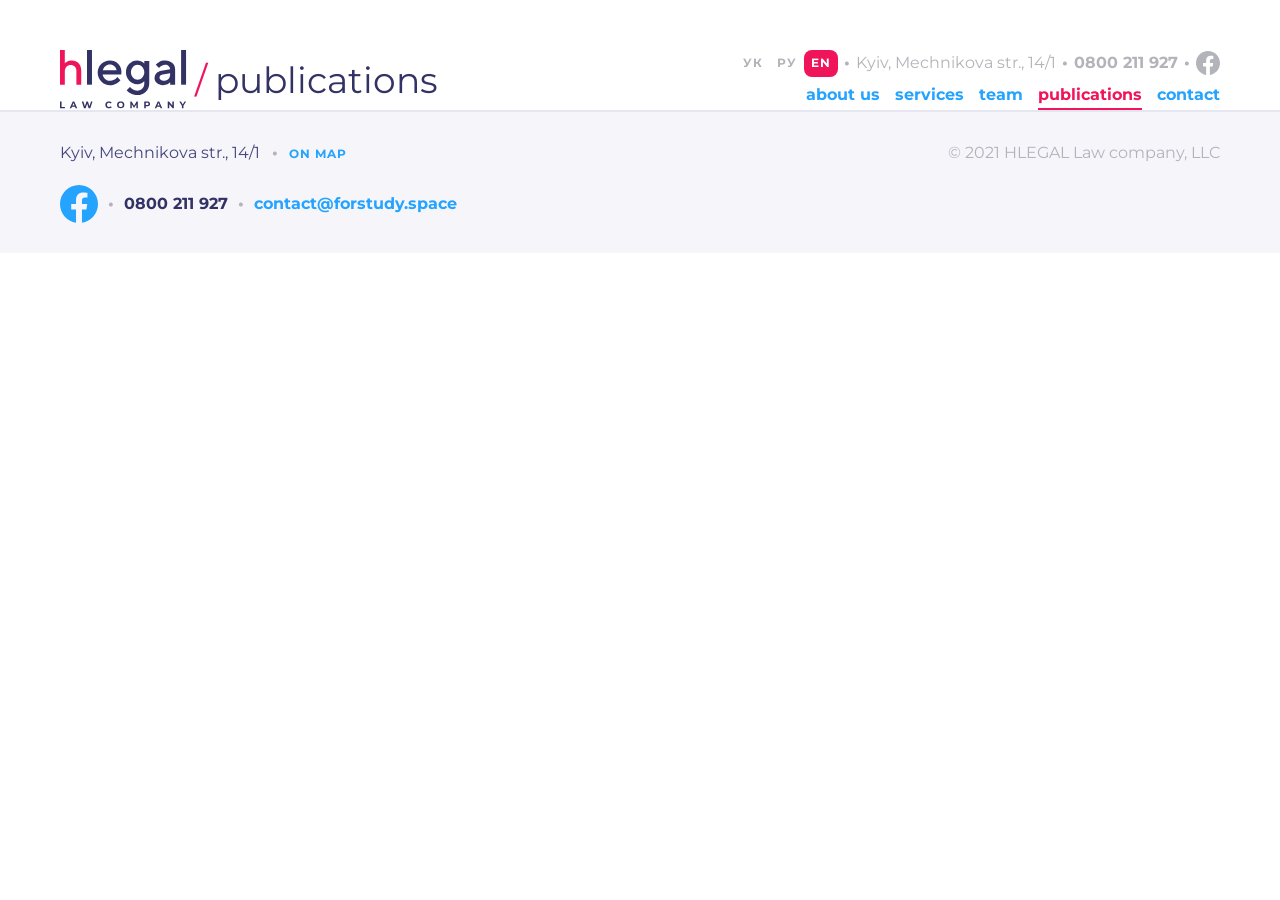
==== publications.html @ 1b84aede "added services" ====
<!DOCTYPE html>
<html lang="en">
<head>
  <meta charset="UTF-8">
  <meta name="viewport" content="width=device-width, initial-scale=1.0">
  <title>hlegal - publications </title>
  
  <link rel="stylesheet" href="css/style.css">
</head>
<body>

<header class="header">
  <div class="container">
    <div class="header__inner">
      
<div class="header__top-panel">
  <div class="header__languages">
          <button type="button" class="header__lang">УК</button>
          <button type="button" class="header__lang">РУ</button>
          <button type="button" class="header__lang header__lang--active">EN</button>
        </div>
  
  <div class="header__top-info">
    <span class="header__address">Kyiv, Mechnikova str., 14/1</span>
    <a href="tel:0800211927" class="header__phone">0800 211 927</a>
    <a href="#" class="header__fb-link">
      <svg width="24" height="24" viewBox="0 0 24 24" fill="none" xmlns="http://www.w3.org/2000/svg">
        <path d="M24 12.073C24 5.405 18.627 0 12 0S0 5.405 0 12.073C0 18.1 4.388 23.094 10.125 24v-8.437H7.078v-3.49h3.047V9.43c0-3.007 1.792-4.669 4.533-4.669 1.312 0 2.686.235 2.686.235v2.953H15.83c-1.491 0-1.956.925-1.956 1.874v2.25h3.328l-.532 3.49h-2.796V24C19.612 23.094 24 18.1 24 12.073z" fill="#B3B3BA"/>
      </svg>
    </a>
  </div>
</div>

      <div class="header__main-row">
        <div class="header__logo-block">
        <a href="index.html" class="header__logo">
           <svg xmlns="http://www.w3.org/2000/svg" width="70" height="33" viewBox="0 0 70 33" fill="none">
  <path d="M2.64358 0H0V19.0926H2.64358V12.0094C2.64358 10.8111 2.94164 9.86583 3.53774 9.20012C4.13384 8.53441 4.95024 8.18824 5.96102 8.18824C6.82926 8.18824 7.55495 8.50778 8.13809 9.12024C8.72124 9.74601 9.01929 10.5315 9.01929 11.4769V19.1059H11.6758V11.4769C11.6758 9.71938 11.1964 8.3347 10.2374 7.29619C9.27846 6.25768 8.02146 5.73843 6.49233 5.73843C6.05173 5.73843 5.61114 5.79168 5.1835 5.91151C4.7429 6.03134 4.39301 6.16448 4.10792 6.31094C3.82283 6.45739 3.5507 6.61717 3.30448 6.80356C3.05826 6.98996 2.8898 7.12311 2.81205 7.20299C2.7343 7.28288 2.6695 7.33613 2.64358 7.37608V0Z" fill="#F0145A"/>
  <path d="M17.5856 0H14.8604V19.0767H17.5856V0Z" fill="#323264"/>
  <path d="M33.6598 13.4896L33.796 12.127C33.796 10.3011 33.1965 8.77493 31.9701 7.54857C30.7438 6.32221 29.2176 5.72266 27.3917 5.72266C25.5658 5.72266 23.9851 6.37672 22.677 7.68483C21.3689 8.99295 20.7148 10.5463 20.7148 12.3995C20.7148 14.3072 21.3962 15.9423 22.7315 17.305C24.0669 18.6676 25.6748 19.3489 27.528 19.3489C28.2365 19.3489 28.8906 19.2399 29.5446 19.0491C30.1987 18.8311 30.7438 18.6131 31.1253 18.3951C31.5341 18.1498 31.9429 17.8773 32.2971 17.5775C32.6514 17.2777 32.8967 17.0597 33.0057 16.9234C33.1147 16.7872 33.1965 16.7054 33.251 16.6236L31.4796 14.8522L31.0708 15.37C30.7983 15.6971 30.335 16.0241 29.6809 16.3784C28.9996 16.7327 28.291 16.8962 27.528 16.8962C26.4651 16.8962 25.5658 16.5691 24.8027 15.8878C24.0396 15.2065 23.5764 14.4162 23.4401 13.4896H33.6598ZM27.3917 8.03912C28.4 8.03912 29.2176 8.33889 29.8989 8.9112C30.553 9.51075 30.9618 10.2466 31.1253 11.1732H23.5491C23.7944 10.2466 24.2304 9.51075 24.9117 8.9112C25.5658 8.33889 26.4106 8.03912 27.3917 8.03912Z" fill="#323264"/>
  <path d="M46.3695 18.286C46.3695 19.4852 46.0153 20.4662 45.2794 21.2293C44.5709 21.9651 43.6715 22.3467 42.5542 22.3467C42.0637 22.3467 41.5731 22.2649 41.1098 22.1286C40.6465 21.9924 40.2922 21.8289 39.9925 21.6381C39.6927 21.4473 39.4202 21.2566 39.1476 21.0113C38.9024 20.766 38.7389 20.6025 38.6571 20.5207C38.5753 20.439 38.5208 20.3572 38.4663 20.3027L36.6949 22.0741L36.9129 22.3467C37.0492 22.5374 37.2945 22.7827 37.6215 23.0552C37.9485 23.3005 38.3301 23.573 38.7661 23.8455C39.2021 24.0908 39.7472 24.3088 40.4285 24.4996C41.1098 24.6904 41.8184 24.7994 42.5542 24.7994C44.4074 24.7994 45.9335 24.1726 47.2144 22.919C48.468 21.6381 49.0948 20.112 49.0948 18.2588V5.99518H46.3695V7.3578L45.9063 6.94902C45.6065 6.67649 45.1432 6.40397 44.4891 6.13144C43.8351 5.85892 43.1265 5.72266 42.4179 5.72266C40.7555 5.72266 39.3384 6.34946 38.112 7.63033C36.8857 8.91119 36.2861 10.4373 36.2861 12.2632C36.2861 14.0892 36.8857 15.6153 38.112 16.8962C39.3384 18.177 40.7555 18.8038 42.4179 18.8038C42.8812 18.8038 43.3173 18.7493 43.7806 18.6403C44.2166 18.5041 44.5709 18.3678 44.8707 18.2315C45.1704 18.0953 45.443 17.9318 45.6882 17.741C45.9335 17.5502 46.1243 17.414 46.1788 17.3595L46.3695 17.1687V18.286ZM39.0114 12.2632C39.0114 11.1186 39.3657 10.1648 40.1015 9.37449C40.8373 8.58416 41.7094 8.17538 42.6905 8.17538C43.6715 8.17538 44.5436 8.58416 45.2794 9.37449C45.988 10.1648 46.3695 11.1186 46.3695 12.2632C46.3695 13.4079 45.988 14.3617 45.2794 15.152C44.5436 15.9423 43.6715 16.3511 42.6905 16.3511C41.7094 16.3511 40.8373 15.9423 40.1015 15.152C39.3657 14.3617 39.0114 13.4079 39.0114 12.2632Z" fill="#323264"/>
  <path d="M63.3195 19.0764V10.6281C63.3195 9.23823 62.8017 8.06637 61.7934 7.13979C60.7851 6.18595 59.4769 5.72266 57.869 5.72266C57.2422 5.72266 56.6154 5.80441 56.0159 5.96793C55.4163 6.1587 54.9258 6.34946 54.5715 6.56748C54.2172 6.7855 53.8629 7.03078 53.5359 7.33055C53.2089 7.60308 53.0181 7.79384 52.9091 7.90285C52.8273 8.01186 52.7456 8.09362 52.6911 8.17538L54.4625 9.94679L54.8168 9.4835C55.0348 9.18372 55.4163 8.9112 55.9886 8.61142C56.5609 8.31164 57.1877 8.17538 57.869 8.17538C58.6594 8.17538 59.3134 8.42065 59.8312 8.88394C60.349 9.34724 60.5943 9.94679 60.5943 10.6281L55.8251 11.4457C54.6533 11.6364 53.6994 12.0997 53.0454 12.8356C52.364 13.5714 52.0098 14.4707 52.0098 15.5335C52.0098 16.5419 52.4458 17.414 53.3179 18.177C54.2172 18.9674 55.3073 19.3489 56.6427 19.3489C57.106 19.3489 57.542 19.2944 57.9781 19.1581C58.4413 19.0491 58.7956 18.9129 59.0954 18.7766C59.3952 18.6403 59.6677 18.4768 59.913 18.286C60.1583 18.0953 60.3218 17.959 60.4308 17.9045C60.5125 17.8228 60.567 17.741 60.5943 17.7137V19.0764H63.3195ZM57.0515 16.8962C56.3429 16.8962 55.7706 16.7327 55.3618 16.4056C54.9258 16.0786 54.735 15.6971 54.735 15.261C54.735 14.7977 54.8713 14.3889 55.1711 14.0892C55.4708 13.7894 55.8796 13.5714 56.3702 13.4896L60.5943 12.8083V13.0808C60.5943 14.3072 60.2945 15.2338 59.6677 15.9151C59.0409 16.5691 58.1688 16.8962 57.0515 16.8962Z" fill="#323264"/>
  <path d="M69.3337 0H66.6084V19.0767H69.3337V0Z" fill="#323264"/>
  <path d="M0 28.3298H0.852878V31.3201H2.70078V32.0151H0V28.3298Z" fill="#323264"/>
  <path d="M8.26752 31.2254H6.5565L6.23009 32.0151H5.35615L6.99873 28.3298H7.84108L9.48893 32.0151H8.59393L8.26752 31.2254ZM7.99902 30.5778L7.41464 29.1669L6.83026 30.5778H7.99902Z" fill="#323264"/>
  <path d="M17.8731 28.3298L16.6675 32.0151H15.7515L14.9407 29.5196L14.1036 32.0151H13.1928L11.982 28.3298H12.8664L13.6982 30.92L14.5669 28.3298H15.3566L16.199 30.9411L17.0571 28.3298H17.8731Z" fill="#323264"/>
  <path d="M26.9457 32.0782C26.5702 32.0782 26.2297 31.9975 25.9244 31.8361C25.6225 31.6711 25.3838 31.4447 25.2084 31.1569C25.0364 30.8656 24.9504 30.5374 24.9504 30.1724C24.9504 29.8074 25.0364 29.481 25.2084 29.1932C25.3838 28.9019 25.6225 28.6755 25.9244 28.514C26.2297 28.3491 26.5719 28.2666 26.951 28.2666C27.2704 28.2666 27.5582 28.3228 27.8144 28.4351C28.0741 28.5474 28.2917 28.7088 28.4672 28.9194L27.9197 29.4248C27.6705 29.137 27.3616 28.9931 26.9931 28.9931C26.7649 28.9931 26.5614 29.044 26.3824 29.1458C26.2034 29.2441 26.063 29.3827 25.9612 29.5617C25.8629 29.7407 25.8138 29.9443 25.8138 30.1724C25.8138 30.4006 25.8629 30.6041 25.9612 30.7831C26.063 30.9621 26.2034 31.1025 26.3824 31.2043C26.5614 31.3026 26.7649 31.3517 26.9931 31.3517C27.3616 31.3517 27.6705 31.206 27.9197 30.9147L28.4672 31.4201C28.2917 31.6342 28.0741 31.7974 27.8144 31.9098C27.5547 32.0221 27.2651 32.0782 26.9457 32.0782Z" fill="#323264"/>
  <path d="M33.3831 32.0782C33.0005 32.0782 32.6548 31.9958 32.3459 31.8308C32.0406 31.6658 31.8002 31.4394 31.6247 31.1516C31.4527 30.8603 31.3667 30.5339 31.3667 30.1724C31.3667 29.8109 31.4527 29.4863 31.6247 29.1985C31.8002 28.9071 32.0406 28.679 32.3459 28.514C32.6548 28.3491 33.0005 28.2666 33.3831 28.2666C33.7657 28.2666 34.1096 28.3491 34.415 28.514C34.7203 28.679 34.9607 28.9071 35.1362 29.1985C35.3117 29.4863 35.3995 29.8109 35.3995 30.1724C35.3995 30.5339 35.3117 30.8603 35.1362 31.1516C34.9607 31.4394 34.7203 31.6658 34.415 31.8308C34.1096 31.9958 33.7657 32.0782 33.3831 32.0782ZM33.3831 31.3517C33.6007 31.3517 33.7972 31.3026 33.9727 31.2043C34.1482 31.1025 34.2851 30.9621 34.3834 30.7831C34.4852 30.6041 34.5361 30.4006 34.5361 30.1724C34.5361 29.9443 34.4852 29.7407 34.3834 29.5617C34.2851 29.3827 34.1482 29.2441 33.9727 29.1458C33.7972 29.044 33.6007 28.9931 33.3831 28.9931C33.1655 28.9931 32.9689 29.044 32.7934 29.1458C32.618 29.2441 32.4793 29.3827 32.3775 29.5617C32.2793 29.7407 32.2301 29.9443 32.2301 30.1724C32.2301 30.4006 32.2793 30.6041 32.3775 30.7831C32.4793 30.9621 32.618 31.1025 32.7934 31.2043C32.9689 31.3026 33.1655 31.3517 33.3831 31.3517Z" fill="#323264"/>
  <path d="M42.0264 32.0151L42.0211 29.8039L40.9366 31.6255H40.5523L39.473 29.8513V32.0151H38.6728V28.3298H39.3782L40.7576 30.6199L42.1159 28.3298H42.8161L42.8266 32.0151H42.0264Z" fill="#323264"/>
  <path d="M47.9285 28.3298C48.2549 28.3298 48.5374 28.3842 48.7761 28.493C49.0183 28.6018 49.2043 28.7562 49.3342 28.9563C49.464 29.1563 49.529 29.3932 49.529 29.667C49.529 29.9373 49.464 30.1742 49.3342 30.3777C49.2043 30.5778 49.0183 30.7322 48.7761 30.841C48.5374 30.9463 48.2549 30.999 47.9285 30.999H47.1862V32.0151H46.3333V28.3298H47.9285ZM47.8811 30.304C48.1373 30.304 48.3321 30.2496 48.4655 30.1408C48.5989 30.0285 48.6656 29.8706 48.6656 29.667C48.6656 29.4599 48.5989 29.302 48.4655 29.1932C48.3321 29.0809 48.1373 29.0247 47.8811 29.0247H47.1862V30.304H47.8811Z" fill="#323264"/>
  <path d="M55.0121 31.2254H53.3011L52.9747 32.0151H52.1008L53.7433 28.3298H54.5857L56.2335 32.0151H55.3385L55.0121 31.2254ZM54.7436 30.5778L54.1592 29.1669L53.5749 30.5778H54.7436Z" fill="#323264"/>
  <path d="M62.6281 28.3298V32.0151H61.9279L60.0906 29.7776V32.0151H59.2482V28.3298H59.9537L61.7858 30.5673V28.3298H62.6281Z" fill="#323264"/>
  <path d="M67.9013 30.7094V32.0151H67.0485V30.6989L65.6217 28.3298H66.5273L67.5117 29.9671L68.4963 28.3298H69.3333L67.9013 30.7094Z" fill="#323264"/>
</svg>
        </a>
   <span class="header__slash">/</span>
        <span class="header__page-title">publications</span>
        </div>
        <nav class="header__nav">
            <ul class="header__nav-list">
            <li><a href="about.html" class="header__nav-link">about us</a></li>
            <li><a href="services.html" class="header__nav-link">services</a></li>
            <li><a href="team.html" class="header__nav-link">team</a></li>
            <li><a href="publications.html" class="header__nav-link  header__nav-link--active">publications</a></li>
            <li><a href="contact.html" class="header__nav-link">contact</a></li>
            </ul>
        </nav>

        <div class="header__burger-wrapper">
          <input type="checkbox" id="burger-toggle" class="header__burger-checkbox">
          
          <label for="burger-toggle" class="header__burger" aria-label="Открыть меню">
            <svg width="18" height="12" viewBox="0 0 18 12" fill="none" xmlns="http://www.w3.org/2000/svg">
              <path d="M0 1H18" stroke="#323264" stroke-width="2" stroke-linecap="round"/>
              <path d="M0 6H18" stroke="#323264" stroke-width="2" stroke-linecap="round"/>
              <path d="M0 11H18" stroke="#323264" stroke-width="2" stroke-linecap="round"/>
            </svg>
          </label>
          
          <div class="header__mobile-menu">
            <div class="header__mobile-box">
              
              <label for="burger-toggle" class="header__mobile-close" aria-label="Закрыть меню">
                <svg width="14" height="14" viewBox="0 0 14 14" fill="none" xmlns="http://www.w3.org/2000/svg">
                  <path d="M1 1L13 13" stroke="#EC6F55" stroke-width="2" stroke-linecap="round"/>
                  <path d="M13 1L1 13" stroke="#EC6F55" stroke-width="2" stroke-linecap="round"/>
                </svg>
              </label>
              
              <ul class="header__mobile-list">
                <li><a href="about.html" class="header__mobile-link">about us</a></li>
                <li><a href="services.html" class="header__mobile-link">services</a></li>
                <li><a href="team.html" class="header__mobile-link">team</a></li>
                <li><a href="publications.html" class="header__mobile-link  header__mobile-link--active">publications</a></li>
                <li><a href="contact.html" class="header__mobile-link">contact</a></li>
              </ul>

            </div>
          </div>
        </div>

      </div>
    </div>
  </div>
</header>



<footer class="footer">
  <div class="footer__container"> 
    <div class="footer__content">
      
      <div class="footer__row footer__row--top">
        <span class="footer__address">Kyiv, Mechnikova str., 14/1</span>
        <a href="#" class="footer__map-link">On Map</a>
      </div>
      
      <div class="footer__row footer__row--middle">
        <a href="#" class="footer__social">
          <svg width="38" height="38" viewBox="0 0 38 38" fill="none" xmlns="http://www.w3.org/2000/svg">
            <path d="M38 19C38 8.50659 29.4934 0 19 0C8.50659 0 0 8.50659 0 19C0 28.4841 6.94812 36.3436 16.0312 37.7695V24.4922H11.207V19H16.0312V14.8115C16.0312 10.0496 18.866 7.42188 23.2104 7.42188C25.2869 7.42188 27.457 7.79297 27.457 7.79297V12.4688H25.0601C22.6995 12.4688 21.9688 13.9333 21.9688 15.4375V19H27.2422L26.3992 24.4922H21.9688V37.7695C31.0519 36.3436 38 28.4841 38 19Z" fill="#24A3FF"/>
          </svg>
        </a>
        <a href="tel:0800211927" class="footer__phone">0800 211 927</a>
        <a href="mailto:contact@forstudy.space" class="footer__email">contact@forstudy.space</a>
      </div>

    </div>

    <div class="footer__row footer__row--bottom">
        <p class="footer__copyright">© 2021 HLEGAL Law company, LLC</p>
      </div>
  </div>
</footer>
</body>
</html>
---- css/style.css ----
@charset "UTF-8";
:root {
  --color-white: #FFFFFF;
  --color-black: #000000;
  --color-main: #323264;
  --color-main-alt: #46467E;
  --color-main-soft: #666699;
  --color-accent: #F0145A;
  --color-active: #24A3FF;
  --color-grey-bg: #F5F5FA;
  --color-grey-text: #B3B3BA;
  --color-grey-separator: #E6E6F0;
  --color-brand-hillel: #1C4280;
  --color-brand-wannabiz: #143646;
  --color-brand-tapgerine: #F48B30;
  --color-brand-3dlook: #9E4DC3;
  --color-brand-orangear: #FD9339;
  --color-brand-adtelligent: #E2E2E4;
  --color-brand-clickky: #C71C36;
  --color-brand-ecoleasing: #DCF3F9;
  --color-brand-infratek: #EAEAEA;
  --color-brand-citypar: #282240;
  --color-brand-artprint: #1D4568;
  --color-brand-ultimatecard: #000000;
  --color-before: #CACADB;
  --color-after: #E7E7F2;
}
:root :root {
  --gradient-main: linear-gradient(135deg, #323264 0%, #F0145A 100%);
  --gradient-soft: linear-gradient(135deg, #46467E 0%, #F0145A 100%);
  --Gradient-supersoft: linear-gradient(229deg, #323264 11.93%, #323264 57.17%, #643E72 87.46%);
  --gradient-red-text: linear-gradient(90deg, #F0145A 0%, #EF145A 100%);
  --gradient-black-red: linear-gradient(135deg, #000000 0%, #F0145A 100%);
}

*, *::before, *::after {
  box-sizing: border-box;
  margin: 0;
  padding: 0;
}

ul, ol {
  list-style: none;
}

a {
  text-decoration: none;
  color: inherit;
  display: inline-block;
}

img {
  max-width: 100%;
  display: block;
  height: auto;
}

button {
  background: none;
  border: none;
  padding: 0;
  cursor: pointer;
  font: inherit;
}

@font-face {
  font-family: "Montserrat Regular";
  src: url("../fonts/Montserrat-Regular.ttf") format("truetype");
  font-weight: normal;
  font-style: normal;
}
@font-face {
  font-family: "Montserrat Medium";
  src: url("../fonts/Montserrat-Medium.ttf") format("truetype");
  font-weight: normal;
  font-style: normal;
}
@font-face {
  font-family: "Montserrat Bold";
  src: url("../fonts/Montserrat-Bold.ttf") format("truetype");
  font-weight: normal;
  font-style: normal;
}
body {
  font-family: "Montserrat Regular", sans-serif;
  color: #323264;
  background-color: #F5F5FA;
  -webkit-font-smoothing: antialiased;
  -moz-osx-font-smoothing: grayscale;
  text-rendering: optimizeLegibility;
}

h1, h2, h3, h4, h5, h6 {
  font-family: "Montserrat Bold", sans-serif;
}

.header {
  width: 100%;
  padding-top: 0;
  position: relative;
  z-index: 10;
}
.header__inner {
  display: flex;
  flex-direction: column;
}
.header__top-panel {
  display: flex;
  align-items: center;
  justify-content: space-between;
  background-color: #F5F5FA;
  padding: 10px 30px;
}
.header__languages {
  display: flex;
}
.header__lang {
  background: transparent;
  border: none;
  cursor: pointer;
  font-size: 12px;
  font-family: "Montserrat Bold", sans-serif;
  color: #B3B3BA;
  padding: 5px 7px;
  border-radius: 8px;
  letter-spacing: 1px;
  transition: background 0.2s ease, color 0.2s ease;
}
.header__lang:hover, .header__lang--active {
  background: #F0145A;
  color: #FFFFFF;
}
.header__top-info {
  display: flex;
  align-items: center;
}
.header__phone {
  font-family: "Montserrat Bold", sans-serif;
  font-size: 12px;
  color: #B3B3BA;
  text-decoration: none;
}
.header__address, .header__fb-link {
  display: none;
}
.header__main-row {
  display: flex;
  align-items: center;
  justify-content: space-between;
  padding: 15px 30px 30px;
}
.header__logo-block {
  display: flex;
  align-items: center;
  gap: 4px;
}
.header__logo-block .header__logo svg {
  height: 32px;
  width: auto;
  display: block;
}
.header__logo-block .header__slash {
  font-family: "Montserrat Regular", sans-serif;
  color: #F0145A;
  font-size: 24px;
  line-height: 1;
  margin: 0 4px;
}
.header__logo-block .header__page-title {
  font-family: "Montserrat Regular", sans-serif;
  font-size: 20px;
  color: #323264;
  text-transform: lowercase;
}
.header__nav {
  display: none;
}
.header__burger-wrapper {
  display: block;
}
.header__burger-checkbox {
  position: absolute;
  width: 1px;
  height: 1px;
  overflow: hidden;
  clip: rect(0 0 0 0);
}
.header__burger-checkbox:checked ~ .header__mobile-menu {
  display: block;
}
.header__burger {
  display: flex;
  align-items: center;
  justify-content: center;
  cursor: pointer;
  width: 32px;
  height: 32px;
  transition: background-color 0.2s ease;
}
.header__burger:hover {
  background-color: #E6E6F0;
}
.header__mobile-menu {
  display: none;
  position: fixed;
  top: 0;
  left: 0;
  width: 100vw;
  height: 100vh;
  background-color: rgba(50, 50, 100, 0.6);
  z-index: 99999;
}
.header__mobile-box {
  width: 100%;
  background: #FFFFFF;
  border-radius: 0 0 12px 12px;
  padding: 64px 30px 24px 30px;
  position: relative;
}
.header__mobile-close {
  cursor: pointer;
  position: absolute;
  top: 16px;
  right: 16px;
  width: 32px;
  height: 32px;
  display: flex;
  align-items: center;
  justify-content: center;
}
.header__mobile-list {
  list-style: none;
  display: flex;
  flex-direction: column;
  gap: 12px;
}
.header__mobile-link {
  font-family: "Montserrat Bold", sans-serif;
  display: block;
  text-align: center;
  text-decoration: none;
  font-size: 24px;
  color: #24A3FF;
  background: #F5F5FA;
  padding: 12px 0;
  border-radius: 12px;
  transition: background-color 0.2s ease, color 0.2s ease;
}
.header__mobile-link:hover {
  background-color: #F0145A;
  color: #FFFFFF;
}
.header__mobile-link--active {
  color: #F0145A;
}

@media (min-width: 768px) {
  .header {
    padding-top: 50px;
  }
  .header__burger-wrapper {
    display: none;
  }
  .header__top-panel {
    justify-content: flex-start;
    background-color: transparent;
    margin: 0;
    padding: 0;
  }
  .header__address {
    font-family: "Montserrat Regular", sans-serif;
    display: inline-flex;
    align-items: center;
    color: #B3B3BA;
    font-size: 16px;
  }
  .header__address::before {
    content: "•";
    margin: 0 6px;
    font-family: "Montserrat Bold", sans-serif;
  }
  .header .container {
    padding: 0 60px;
  }
  .header__phone {
    font-family: "Montserrat Bold", sans-serif;
    font-size: 16px;
    display: inline-flex;
    align-items: center;
    color: #B3B3BA;
  }
  .header__phone::before {
    content: "•";
    margin: 0 6px;
    font-family: "Montserrat Bold", sans-serif;
  }
  .header__fb-link {
    display: inline-flex;
    align-items: center;
  }
  .header__fb-link::before {
    content: "•";
    margin: 0 6px;
    font-family: "Montserrat Bold", sans-serif;
    color: #B3B3BA;
  }
  .header__fb-link svg path {
    fill: #B3B3BA;
  }
  .header__fb-link:hover svg path {
    fill: #24A3FF;
  }
  .header__main-row {
    display: flex;
    flex-direction: column;
    align-items: flex-start;
    justify-content: flex-start;
    padding: 30px 0 0 0;
    gap: 30px;
  }
  .header__logo-block .header__logo svg {
    height: 60px;
  }
  .header__logo-block .header__slash,
  .header__logo-block .header__page-title {
    font-family: "Montserrat Regular", sans-serif;
    font-size: 36px;
  }
  .header__nav {
    display: block;
    width: 100%;
  }
  .header__nav-list {
    list-style: none;
    display: flex;
    gap: 15px;
    padding: 0;
    margin: 0;
  }
  .header__nav-link {
    font-family: "Montserrat Bold", sans-serif;
    display: inline-block;
    text-decoration: none;
    font-size: 16px;
    color: #24A3FF;
    position: relative;
    padding-bottom: 4px;
    transition: color 0.2s ease;
  }
  .header__nav-link::after {
    content: "";
    position: absolute;
    left: 0;
    bottom: 0;
    width: 100%;
    height: 2px;
    background-color: #F0145A;
    opacity: 0;
    transition: opacity 0.2s ease;
  }
  .header__nav-link:hover {
    color: #F0145A;
  }
  .header__nav-link:hover::after {
    opacity: 1;
  }
  .header__nav-link--active {
    color: #F0145A;
  }
  .header__nav-link--active::after {
    opacity: 1;
  }
}
@media (min-width: 1024px) {
  .header {
    position: relative;
    padding-top: 50px;
  }
  .header__inner {
    display: grid;
    grid-template-columns: auto 1fr;
    grid-template-rows: auto auto;
    align-items: center;
    width: 100%;
  }
  .header__top-panel {
    grid-column: 2/3;
    grid-row: 1/2;
    display: flex;
    align-items: center;
    justify-content: flex-end;
    background-color: transparent;
    margin: 0;
    padding: 0 0 16px 0;
    gap: 0;
  }
  .header__main-row {
    grid-column: 1/3;
    grid-row: 1/3;
    display: flex;
    flex-direction: row;
    justify-content: space-between;
    align-items: flex-end;
    padding: 0;
    margin: 0;
    width: 100%;
    pointer-events: none;
  }
  .header__logo-block {
    pointer-events: auto;
    display: flex;
    flex-direction: row;
    align-items: center;
    gap: 4px;
    white-space: nowrap;
  }
  .header__logo-block .header__logo svg {
    height: 60px;
    width: auto;
    display: block;
  }
  .header__logo-block .header__slash,
  .header__logo-block .header__page-title {
    font-family: "Montserrat Regular", sans-serif;
    font-size: 36px;
    display: inline-block;
  }
  .header__nav {
    grid-column: 2/3;
    grid-row: 2/3;
    justify-self: end;
    pointer-events: auto;
    display: block;
    margin: 0;
  }
  .header__nav-list {
    display: flex;
    flex-direction: row;
    justify-content: flex-end;
    gap: 15px;
    padding: 0;
    margin: 0;
    list-style: none;
  }
  .header__nav-link {
    font-family: "Montserrat Bold", sans-serif;
    color: #24A3FF;
    font-size: 16px;
    text-transform: lowercase;
    padding-bottom: 4px;
    display: inline-block;
  }
  .header__nav-link:hover {
    color: #F0145A;
  }
  .header__nav-link--active {
    color: #F0145A;
  }
}
@media (min-width: 1920px) {
  .header .container {
    padding-left: 160px;
    padding-right: 160px;
    margin-top: 50px;
  }
}
.footer {
  background-color: #F5F5FA;
  padding: 30px 0;
  width: 100%;
  border-top: 2px solid #E6E6F0;
}
.footer__content {
  display: flex;
  flex-direction: column;
  align-items: center;
  text-align: center;
  gap: 30px;
}
.footer__row {
  display: flex;
  flex-direction: column;
  align-items: center;
  gap: 10px;
}
.footer__address {
  font-family: "Montserrat Regular", sans-serif;
  font-size: 16px;
  color: #46467E;
}
.footer__map-link {
  font-family: "Montserrat Bold", sans-serif;
  font-size: 12px;
  letter-spacing: 1px;
  text-transform: uppercase;
  color: #24A3FF;
  text-decoration: none;
}
.footer__map-link:hover {
  color: #0085FF;
}
.footer__social {
  display: inline-block;
}
.footer__social svg, .footer__social img {
  display: block;
  width: 38px;
  height: 38px;
}
.footer__phone {
  font-family: "Montserrat Bold", sans-serif;
  font-size: 16px;
  color: #323264;
  text-decoration: none;
}
.footer__email {
  font-family: "Montserrat Bold", sans-serif;
  font-size: 16px;
  color: #24A3FF;
  text-decoration: none;
}
.footer__email:hover {
  text-decoration: underline;
}
.footer__copyright {
  font-family: "Montserrat Regular", sans-serif;
  font-size: 16px;
  color: #B3B3BA;
  margin: 0;
  padding-top: 30px;
}

@media (min-width: 768px) {
  .footer {
    padding: 30px 0;
  }
  .footer__content {
    display: flex;
    flex-direction: column;
    align-items: center;
    gap: 21px;
  }
  .footer__row--top, .footer__row--middle {
    display: flex;
    flex-direction: row;
    align-items: center;
    flex-wrap: nowrap;
    gap: 10px;
  }
  .footer__social {
    display: inline-flex;
    align-items: center;
    justify-content: center;
  }
  .footer__map-link::before {
    content: "•";
    margin-right: 10px;
    margin-left: 2px;
    color: #B3B3BA;
    font-size: 16px;
    display: inline-block;
  }
  .footer__social + .footer__phone::before {
    content: "•";
    margin-right: 10px;
    color: #B3B3BA;
    font-size: 16px;
    display: inline-block;
  }
  .footer__phone + .footer__email::before, .footer__phone + a::before {
    content: "•";
    margin-right: 10px;
    color: #B3B3BA;
    font-size: 16px;
    display: inline-block;
  }
  .footer__copyright {
    text-align: center;
  }
}
@media (min-width: 1024px) {
  .footer {
    padding: 30px 60px;
  }
  .footer__container {
    display: flex;
    justify-content: space-between;
    align-items: flex-start;
  }
  .footer__content {
    display: flex;
    flex-direction: column;
    align-items: flex-start;
    gap: 21px;
    text-align: left;
  }
  .footer__row--top, .footer__row--middle {
    display: flex;
    flex-direction: row;
    align-items: center;
    gap: 10px;
  }
  .footer__map-link::before {
    content: "•";
    margin-right: 10px;
    color: #B3B3BA;
    font-size: 16px;
    display: inline-block;
  }
  .footer__copyright {
    position: static;
    text-align: right;
    white-space: nowrap;
    padding-top: 0;
    margin: 0;
  }
  .footer__social {
    display: inline-flex;
    align-items: center;
    justify-content: center;
  }
  .footer__social + .footer__phone::before {
    content: "•";
    margin-right: 10px;
    color: #B3B3BA;
    font-size: 16px;
    display: inline-block;
  }
  .footer__phone + .footer__email::before, .footer__phone + a::before {
    content: "•";
    margin-right: 10px;
    color: #B3B3BA;
    font-size: 16px;
    display: inline-block;
  }
}
@media (min-width: 1920px) {
  .footer {
    padding: 30px 160px;
  }
}
.about-intro {
  width: 100%;
}
.about-intro__title {
  font-family: "Montserrat Bold", sans-serif;
  font-size: 30px;
  line-height: 30px;
  color: #F0145A;
  margin-bottom: 28px;
}
.about-intro__description {
  font-family: "Montserrat Regular", sans-serif;
  font-size: 19px;
  line-height: 30px;
  color: #000000;
  margin-bottom: 20px;
}
.about-intro__description:last-child {
  margin-bottom: 0;
}

.about-numbers {
  display: flex;
  flex-direction: column;
  gap: 25px;
  margin-bottom: 30px;
  margin-top: 30px;
  border-left: 4px solid #E6E6F0;
  padding-left: 30px;
  width: 100%;
}
.about-numbers__item {
  display: flex;
  flex-direction: column;
  align-items: flex-start;
}
.about-numbers__header {
  display: flex;
  align-items: center;
  gap: 10px;
  margin-bottom: 8px;
}
.about-numbers__icon {
  width: 32px;
  height: 32px;
  display: flex;
  align-items: center;
  justify-content: center;
}
.about-numbers__icon svg, .about-numbers__icon img {
  width: 32px;
  height: 32px;
  display: block;
}
.about-numbers__value {
  font-family: "Montserrat Bold", sans-serif;
  font-size: 36px;
  line-height: 1;
  color: #F0145A;
}
.about-numbers__text {
  font-family: "Montserrat Regular", sans-serif;
  font-size: 16px;
  line-height: 1.35;
  color: #323264;
}

.about-team-banner {
  position: relative;
  margin-left: -30px;
  margin-right: -30px;
  box-sizing: border-box;
  overflow: hidden;
}
.about-team-banner__img {
  display: block;
  width: 100%;
  height: auto;
  -o-object-fit: cover;
     object-fit: cover;
}
.about-team-banner__title {
  position: absolute;
  top: 50%;
  left: 50%;
  transform: translate(-50%, -50%);
  font-family: "Montserrat Bold", sans-serif;
  font-size: 36px;
  color: #FFFFFF;
  text-transform: uppercase;
  letter-spacing: 13px;
  line-height: normal;
  margin: 0;
  text-align: center;
  white-space: nowrap;
  opacity: 0.8;
  text-shadow: 0px 15px 30px rgba(50, 50, 100, 0.8);
}

.main-content__container {
  margin: 0 auto;
  padding: 0 30px;
  box-sizing: border-box;
}

.about-more {
  display: flex;
  flex-direction: column;
  width: 100%;
  box-sizing: border-box;
  margin-top: 30px;
}
.about-more__paragraph {
  font-family: "Montserrat Regular", sans-serif;
  font-size: 19px;
  line-height: 30px;
  color: #000000;
  margin-bottom: 30px;
}
.about-more__paragraph:last-child {
  margin-bottom: 0;
}
.about-more__quote {
  font-family: "Montserrat Bold", sans-serif;
  font-size: 30px;
  line-height: 1.2;
  color: #F0145A;
  margin-top: 30px;
}

.achievements {
  width: 100%;
  background-color: #F5F5FA;
  padding: 30px 0;
  margin-top: 30px;
  box-sizing: border-box;
  display: flex;
  flex-direction: column;
  align-items: center;
}
.achievements__title {
  font-family: "Montserrat Bold", sans-serif;
  font-size: 14px;
  letter-spacing: 1px;
  color: #323264;
  text-transform: uppercase;
  margin: 0 0 30px 0;
  text-align: center;
}
.achievements__slider {
  display: flex;
  justify-content: center;
  width: 100%;
  margin-bottom: 30px;
}
.achievements__card {
  width: 255px;
  height: 110px;
  background-color: #FFFFFF;
  border-radius: 12px;
  box-shadow: 0px 4px 12px rgba(0, 0, 0, 0.05);
  display: flex;
  align-items: center;
  justify-content: center;
  box-sizing: border-box;
  padding: 20px;
}
.achievements__card:not(:first-child) {
  display: none;
}
.achievements__dots {
  display: flex;
  justify-content: center;
  align-items: center;
  gap: 15px;
}
.achievements__dot {
  width: 16px;
  height: 16px;
  border-radius: 50%;
  background-color: #24A3FF;
  opacity: 0.2;
  cursor: pointer;
  border: none;
}
.achievements__dot--active {
  opacity: 1;
}

@media (min-width: 768px) {
  .about-team-banner {
    margin-left: -60px;
    margin-right: -60px;
  }
  .about-team-banner__title {
    font-size: clamp(46px, 8.5vw, 86px);
    letter-spacing: clamp(15px, 6vw, 63px);
  }
  .about-more {
    margin-top: 60px;
  }
  .about-more__quote {
    font-size: 36px;
    margin-bottom: 60px;
  }
  .about-numbers {
    margin-bottom: 60px;
  }
  .achievements {
    padding: 30px 0;
    margin-top: 0;
  }
  .achievements__title {
    margin-bottom: 30px;
  }
  .achievements__slider {
    display: grid;
    grid-template-columns: repeat(4, 1fr);
    gap: 30px;
    width: 100%;
    max-width: 1440px;
    padding: 0 60px;
    margin-bottom: 40px;
  }
  .achievements__card {
    width: 100%;
    height: 130px;
  }
  .achievements__card:not(:first-child) {
    display: flex;
  }
  .achievements__dots {
    display: flex;
    justify-content: center;
    align-items: center;
    gap: 15px;
  }
  .achievements__dot:nth-child(n+4) {
    display: none;
  }
}
@media (min-width: 1024px) {
  .about-grid {
    display: grid;
    grid-template-columns: 1fr 410px;
    gap: 30px;
    align-items: start;
    margin-bottom: 60px;
  }
  .about-intro {
    width: auto;
  }
  .about-intro__title {
    font-size: 38px;
    line-height: 1.2;
    margin-bottom: 28px;
  }
  .about-intro__description {
    font-size: 19px;
    line-height: 30px;
  }
  .about-numbers {
    display: flex;
    flex-direction: column;
    gap: 40px;
    width: 100%;
    margin: 0;
    padding-left: 30px;
    border-left: 4px solid #E6E6F0;
  }
  .about-numbers__item {
    display: flex;
    flex-direction: column;
    align-items: flex-start;
  }
  .about-numbers__header {
    display: flex;
    align-items: center;
    gap: 10px;
    margin-bottom: 8px;
  }
  .about-numbers__value {
    font-size: 38px;
    line-height: 1;
  }
  .about-numbers__text {
    font-size: 16px;
    line-height: 1.35;
  }
  .achievements {
    padding: 0;
    margin-top: 0;
  }
  .achievements .main-content__container {
    margin: 0;
    padding-bottom: 30px;
  }
  .achievements__title {
    margin-top: 30px;
    margin-bottom: 30px;
  }
  .about-more {
    display: grid;
    grid-template-columns: 1fr 362px;
    gap: 60px;
    margin-top: 60px;
    align-items: start;
  }
  .about-more__quote {
    font-size: 38px;
    margin-top: 0;
  }
}
@media (min-width: 1440px) {
  .main-content__container {
    margin: 60px 180px;
    padding: 0;
  }
  .about-team-banner {
    margin-left: -180px;
    margin-right: -180px;
  }
  .achievements .main-content__container {
    max-width: none;
    width: calc(100% - 120px);
    margin-left: 60px;
    margin-right: 60px;
    padding-left: 0;
    padding-right: 0;
  }
  .achievements__slider {
    width: 100%;
    max-width: none;
    padding: 0;
    display: grid;
    grid-template-columns: repeat(4, 1fr);
    gap: 40px;
  }
  .achievements__card {
    height: 110px;
    padding: 30px 70px;
    box-sizing: border-box;
    display: flex;
    align-items: center;
    justify-content: center;
  }
  .achievements__card img, .achievements__card svg {
    max-width: 100%;
    max-height: 100%;
    -o-object-fit: contain;
       object-fit: contain;
  }
}
@media (min-width: 1920px) {
  .main-content__container {
    margin: 60px 280px;
    padding: 0;
  }
  .about-team-banner {
    margin-left: -280px;
    margin-right: -280px;
  }
  .achievements .main-content__container {
    max-width: none;
    width: calc(100% - 320px);
    margin-left: 160px;
    margin-right: 160px;
    padding-left: 0;
    padding-right: 0;
  }
  .achievements__slider {
    width: 100%;
    max-width: none;
    padding: 0;
    display: grid;
    grid-template-columns: repeat(4, 1fr);
    gap: 40px;
  }
  .achievements__card {
    height: 110px;
    padding: 25px 30px;
    box-sizing: border-box;
    display: flex;
    align-items: center;
    justify-content: center;
  }
  .achievements__card img, .achievements__card svg {
    max-width: 100%;
    max-height: 100%;
    -o-object-fit: contain;
       object-fit: contain;
  }
}
.team-intro {
  width: 100%;
  margin: 0;
  padding: 0;
}
.team-intro__title {
  font-family: var(--font-bold);
  font-size: 38px;
  line-height: 1.2;
  margin: 0;
  background: linear-gradient(90deg, #F0145A 0%, #EF145A 100%);
  -webkit-background-clip: text;
  -webkit-text-fill-color: transparent;
  background-clip: text;
  word-wrap: break-word;
}

.team-grid {
  display: flex;
  flex-direction: column;
  gap: 30px;
  width: 100%;
  margin-top: 30px;
  margin-bottom: 30px;
}

.team-card {
  display: flex;
  flex-direction: column;
}
.team-card__photo {
  width: 100%;
  margin-bottom: 15px;
}
.team-card__photo img {
  display: block;
  width: 100%;
  height: auto;
  border-radius: 12px;
}
.team-card__info-link {
  display: flex;
  flex-direction: row;
  align-items: flex-start;
  justify-content: space-between;
  text-decoration: none;
  width: 100%;
  cursor: pointer;
}
.team-card__info-link:hover .team-card__name {
  color: #F0145A;
}
.team-card__info-link:hover .team-card__arrow--default {
  display: none;
}
.team-card__info-link:hover .team-card__arrow--hover {
  display: block;
}
.team-card__text {
  display: flex;
  flex-direction: column;
  gap: 6px;
  padding-right: 15px;
}
.team-card__name {
  font-family: "Montserrat Bold", sans-serif;
  font-size: 16px;
  line-height: 1.2;
  color: #24A3FF;
  margin: 0;
  transition: color 0.2s ease;
}
.team-card__position {
  font-family: "Montserrat Regular", sans-serif;
  font-size: 14px;
  color: #B3B3BA;
  margin: 0;
}
.team-card__arrow-btn {
  display: inline-flex;
  align-items: center;
  justify-content: center;
  flex-shrink: 0;
  width: 32px;
  height: 32px;
  margin-top: -3px;
}
.team-card__arrow {
  display: block;
  width: 32px;
  height: 32px;
}
.team-card__arrow--default {
  display: block;
}
.team-card__arrow--hover {
  display: none;
}

@media (min-width: 768px) {
  .team-intro {
    margin-top: 60px;
  }
  .team-intro__title {
    font-size: 38px;
    max-width: 700px;
  }
  .team-grid {
    display: grid;
    grid-template-columns: repeat(2, 1fr);
    gap: 40px 30px;
    margin-top: 60px;
    margin-bottom: 60px;
  }
}
@media (min-width: 1024px) {
  .team-intro__title {
    font-size: 38px;
    line-height: 1.3;
    max-width: 100%;
    padding: 0 120px;
  }
  .team-grid {
    grid-template-columns: repeat(3, 1fr);
    gap: 60px 40px;
  }
}
@media (min-width: 1440px) {
  .team-intro__title {
    font-size: 38px;
  }
  .main-content__container {
    margin: 60px 160px;
    padding: 0;
  }
}
.contact-page {
  padding: 30px 0;
  background-color: #FFFFFF;
}
.contact-page .container {
  padding: 0 30px;
  width: 100%;
  box-sizing: border-box;
}
.contact-page__inner {
  display: flex;
  flex-direction: column;
  gap: 30px;
  width: 100%;
}
.contact-page__info {
  display: flex;
  flex-direction: column;
  gap: 30px;
}
.contact-page__block {
  display: flex;
  flex-direction: column;
  gap: 15px;
  border-bottom: 4px solid #E6E6F0;
  padding-bottom: 30px;
}
.contact-page__block:last-child {
  border-bottom: none;
  padding-bottom: 0;
}
.contact-page__address, .contact-page__phone, .contact-page__email {
  font-family: "Montserrat Regular", sans-serif;
  font-size: 21px;
  line-height: 30px;
  color: #323264;
  text-decoration: none;
}
.contact-page__phone {
  font-family: "Montserrat Bold", sans-serif;
}
.contact-page__email {
  color: #24A3FF;
}
.contact-page__fb-link {
  display: inline-flex;
  align-items: center;
  gap: 10px;
  text-decoration: none;
}
.contact-page__fb-link:hover .contact-page__fb-icon path {
  fill: #F0145A;
}
.contact-page__fb-link:hover .contact-page__fb-text {
  color: #F0145A;
}
.contact-page__fb-icon {
  display: block;
  width: 38px;
  height: 38px;
  flex-shrink: 0;
}
.contact-page__fb-icon path {
  fill: #24A3FF;
  transition: fill 0.2s ease;
}
.contact-page__fb-text {
  display: block;
  font-family: "Montserrat Bold", sans-serif;
  font-size: 12px;
  line-height: 16px;
  letter-spacing: 1px;
  text-transform: uppercase;
  color: #24A3FF;
}
.contact-page__form-wrapper {
  background: #F5F5FA;
  border-radius: 12px;
  padding: 30px;
  width: 100%;
  box-sizing: border-box;
}
.contact-page__title {
  font-family: "Montserrat Bold", sans-serif;
  font-size: 30px;
  line-height: 37px;
  color: #F0145A;
  margin-bottom: 30px;
}
.contact-page__form {
  display: flex;
  flex-direction: column;
  gap: 30px;
}
.contact-page__input, .contact-page__textarea {
  width: 100%;
  font-family: "Montserrat Regular", sans-serif;
  font-size: 16px;
  line-height: 26px;
  padding: 15px;
  background: #FFFFFF;
  border: 1px solid #FFFFFF;
  border-radius: 8px;
  color: #323264;
  outline: none;
  box-sizing: border-box;
  transition: border-color 0.2s ease;
}
.contact-page__input::-moz-placeholder, .contact-page__textarea::-moz-placeholder {
  color: #B3B3BA;
}
.contact-page__input::placeholder, .contact-page__textarea::placeholder {
  color: #B3B3BA;
}
.contact-page__input:focus, .contact-page__textarea:focus {
  border-color: #24A3FF;
}
.contact-page__textarea {
  height: 130px;
  resize: none;
}
.contact-page__group-title {
  font-family: "Montserrat Bold", sans-serif;
  font-size: 14px;
  line-height: 17px;
  letter-spacing: 1px;
  text-transform: uppercase;
  color: #B3B3BA;
  margin-top: -15px;
  margin-bottom: -15px;
}
.contact-page__submit-btn {
  width: 100%;
  font-family: "Montserrat Bold", sans-serif;
  font-size: 16px;
  line-height: 20px;
  text-align: center;
  color: #FFFFFF;
  background-color: #24A3FF;
  padding: 18px 30px;
  border: none;
  border-radius: 8px;
  cursor: pointer;
  box-shadow: 0px 0px 20px rgba(36, 163, 255, 0.5);
  transition: background-color 0.2s ease;
}
.contact-page__submit-btn:hover {
  background-color: #0085FF;
}

@media (min-width: 768px) {
  .contact-page {
    padding: 60px 0;
  }
  .contact-page .container {
    padding: 0 60px;
  }
  .contact-page__inner {
    gap: 60px;
  }
}
@media (min-width: 1024px) {
  .contact-page .container {
    max-width: 100%;
    padding: 0 60px;
  }
  .contact-page__inner {
    flex-direction: row;
    justify-content: space-between;
    align-items: flex-start;
    gap: 60px;
  }
  .contact-page__info {
    flex: 0 0 calc(50% - 30px);
    width: calc(50% - 30px);
  }
  .contact-page__form-wrapper {
    flex: 0 0 calc(50% - 30px);
    width: calc(50% - 30px);
    max-width: 650px;
  }
}
@media (min-width: 1440px) {
  .contact-page .container {
    max-width: 1360px;
    margin: 0 auto;
    padding: 0;
  }
}
@media (min-width: 1920px) {
  .contact-page .container {
    max-width: 1360px;
  }
}
body.page-services {
  background: linear-gradient(229deg, #323264 11.93%, #323264 57.17%, #643E72 87.46%);
}
body.page-services .header {
  background: transparent;
  border-bottom: none;
  box-shadow: none;
  position: relative;
  z-index: 10;
  width: 100%;
}
body.page-services .header__top-panel {
  background-color: #666699;
  border-bottom: 1px solid rgba(255, 255, 255, 0.1);
}
body.page-services .header__phone, body.page-services .header__page-title {
  color: #FFFFFF;
}
body.page-services .header__logo-block a, body.page-services .header__logo-block .header__logo, body.page-services .header__logo-block__logo {
  color: #FFFFFF;
}
body.page-services .header__logo-block a svg, body.page-services .header__logo-block a path, body.page-services .header__logo-block a rect, body.page-services .header__logo-block .header__logo svg, body.page-services .header__logo-block .header__logo path, body.page-services .header__logo-block .header__logo rect, body.page-services .header__logo-block__logo svg, body.page-services .header__logo-block__logo path, body.page-services .header__logo-block__logo rect {
  fill: #FFFFFF;
}
body.page-services .header__lang-item, body.page-services .header__lang-link {
  color: rgba(255, 255, 255, 0.6);
}
body.page-services .header__lang-item._active, body.page-services .header__lang-item.active, body.page-services .header__lang-link._active, body.page-services .header__lang-link.active {
  color: #FFFFFF;
  background-color: #F0145A;
  border-radius: 4px;
}
body.page-services .header__burger svg path {
  stroke: #FFFFFF;
}
body.page-services .header__mobile-menu {
  background-color: #FFFFFF;
}
body.page-services .header__mobile-menu .header__mobile-link {
  color: #323264;
}

.services {
  background: linear-gradient(229deg, #323264 11.93%, #323264 57.17%, #643E72 87.46%);
  border-radius: 0 0 12px 12px;
  width: 100%;
  position: relative;
  z-index: 5;
}
.services::before {
  content: "";
  display: block;
  position: absolute;
  bottom: 0;
  transform: translateY(10px);
  left: 20px;
  right: 20px;
  height: 10px;
  background: #CACADB;
  border-radius: 0 0 12px 12px;
  z-index: -1;
}
.services::after {
  content: "";
  display: block;
  position: absolute;
  bottom: 0;
  transform: translateY(20px);
  left: 40px;
  right: 40px;
  height: 10px;
  background: #E7E7F2;
  border-radius: 0 0 12px 12px;
  z-index: -2;
}
.services .container {
  padding: 0 30px;
  box-sizing: border-box;
  width: 100%;
}
.services__head {
  margin-bottom: 30px;
}
.services__subtitle {
  display: block;
  font-family: "Montserrat Bold", sans-serif;
  font-size: 14px;
  line-height: 17px;
  letter-spacing: 1px;
  text-transform: uppercase;
  color: #F0145A;
  margin-bottom: 10px;
}
.services__main-title {
  font-family: "Montserrat Bold", sans-serif;
  font-size: 30px;
  line-height: 37px;
  color: #F0145A;
}
.services__grid {
  display: flex;
  flex-direction: column;
  gap: 30px;
}
.services__card {
  background-color: transparent;
  border-radius: 0;
  padding: 0;
  display: flex;
  flex-direction: column;
  align-items: flex-start;
  box-sizing: border-box;
  cursor: pointer;
}
.services__card:hover .services__icon-wrapper {
  transform: scale(1.05);
  box-shadow: 0px 4px 20px rgba(36, 163, 217, 0.2);
}
.services__card:hover .services__card-title {
  color: #F0145A;
}
.services__card:last-child {
  padding-bottom: 60px;
}
.services__icon-wrapper {
  width: 92px;
  height: 92px;
  background-color: #FFFFFF;
  border-radius: 24px;
  display: flex;
  align-items: center;
  justify-content: center;
  margin-bottom: 30px;
  transition: transform 0.3s ease, box-shadow 0.3s ease;
}
.services__icon-wrapper svg, .services__icon-wrapper .services__icon-img {
  width: 64px;
  height: 64px;
  -o-object-fit: contain;
     object-fit: contain;
  display: block;
}
.services__card-title {
  font-family: "Montserrat Bold", sans-serif;
  font-size: 22px;
  line-height: 27px;
  color: #24A3FF;
  margin-bottom: 15px;
  transition: color 0.2s ease;
}
.services__card-text {
  font-family: "Montserrat Regular", sans-serif;
  font-size: 16px;
  line-height: 26px;
  color: #FFFFFF;
}

.trust-partners {
  position: relative;
  z-index: 1;
  background-color: #FFFFFF;
  width: 100%;
}
.trust-partners__subtitle {
  display: block;
  font-family: "Montserrat Bold", sans-serif;
  font-size: 14px;
  line-height: 17px;
  color: #323264;
  text-transform: uppercase;
  letter-spacing: 1px;
  text-align: center;
  margin-bottom: 30px;
}
.trust-partners .container {
  padding: 80px 0 0 0;
  box-sizing: border-box;
  width: 100%;
}
.trust-partners__head {
  margin-bottom: 30px;
}
.trust-partners__grid {
  display: flex;
  flex-direction: column;
  width: 100%;
  overflow: hidden;
}
.trust-partners__item {
  width: 100%;
  height: 120px;
  display: flex;
  align-items: center;
  justify-content: center;
  padding: 20px 40px;
  box-sizing: border-box;
}
.trust-partners__item:nth-child(1) {
  background-color: #1C4280;
}
.trust-partners__item:nth-child(2) {
  background-color: #143646;
}
.trust-partners__item:nth-child(3) {
  background-color: #F48B30;
}
.trust-partners__item:nth-child(4) {
  background-color: #9E4DC3;
}
.trust-partners__item:nth-child(5) {
  background-color: #FD9339;
}
.trust-partners__item:nth-child(6) {
  background-color: #E2E2E4;
}
.trust-partners__item:nth-child(7) {
  background-color: #C71C36;
}
.trust-partners__item:nth-child(8) {
  background-color: #DCF3F9;
}
.trust-partners__item:nth-child(9) {
  background-color: #282240;
}
.trust-partners__item:nth-child(10) {
  background-color: #EAEAEA;
}
.trust-partners__item:nth-child(11) {
  background-color: #1D4568;
}
.trust-partners__item:nth-child(12) {
  background-color: #000000;
}
.trust-partners__item:nth-child(n+7) {
  display: none;
}

@media (min-width: 768px) {
  body.page-services .header__top-panel {
    background-color: #323264;
    background-image: none;
    border-bottom: none;
  }
  .services .container {
    padding: 60px;
  }
  .services__main-title {
    font-family: "Montserrat Bold", sans-serif;
    font-size: 38px;
  }
  .services__head {
    margin-bottom: 60px;
  }
  .services__grid {
    display: grid;
    grid-template-columns: repeat(2, 1fr);
    gap: 60px;
  }
  .services__card:last-child {
    padding-bottom: 0;
  }
  .trust-partners .container {
    max-width: 100%;
    padding: 70px 0 0 0;
  }
  .trust-partners__grid {
    display: grid;
    grid-template-columns: repeat(3, 1fr);
  }
  .trust-partners__item:nth-child(n+1) {
    display: flex;
  }
  .trust-partners__item {
    justify-content: center;
    align-items: center;
    opacity: 1;
    visibility: visible;
    width: 100%;
    aspect-ratio: 7/4;
  }
  .trust-partners__logo {
    max-width: 80%;
    max-height: 80%;
    width: auto;
    height: auto;
    -o-object-fit: contain;
       object-fit: contain;
  }
}
@media (min-width: 1024px) {
  .services .container {
    padding: 60px 60px;
  }
  .services__grid {
    grid-template-columns: repeat(3, 1fr);
    gap: 60px;
  }
  .trust-partners .container {
    max-width: 100%;
    padding: 70px 0 0 0;
  }
  .trust-partners__grid {
    grid-template-columns: repeat(3, 1fr);
  }
}
@media (min-width: 1440px) {
  .container .services__head {
    margin-bottom: 60px;
  }
  .trust-partners .container {
    max-width: 100%;
    padding-top: 70px;
  }
  .trust-partners__grid {
    display: grid;
    grid-template-columns: repeat(4, 1fr);
    width: 100%;
  }
}
@media (min-width: 1920px) {
  .services .container {
    padding: 60px 160px;
  }
  .services__head {
    margin-bottom: 60px;
  }
  .services__grid {
    grid-template-columns: repeat(3, 1fr);
    gap: 60px;
  }
  .trust-partners .container {
    max-width: 100%;
    padding: 70px 100px 60px 100px;
  }
  .trust-partners__grid {
    display: grid;
    grid-template-columns: repeat(4, 1fr);
    width: 100%;
  }
}
*, *::before, *::after {
  box-sizing: border-box;
  margin: 0;
  padding: 0;
}

body {
  font-family: "Montserrat Regular", sans-serif;
  color: #323264;
  line-height: 1.4;
  -webkit-font-smoothing: antialiased;
  background-color: #FFFFFF;
}

p {
  font-family: "Montserrat Regular", sans-serif;
}/*# sourceMappingURL=style.css.map */
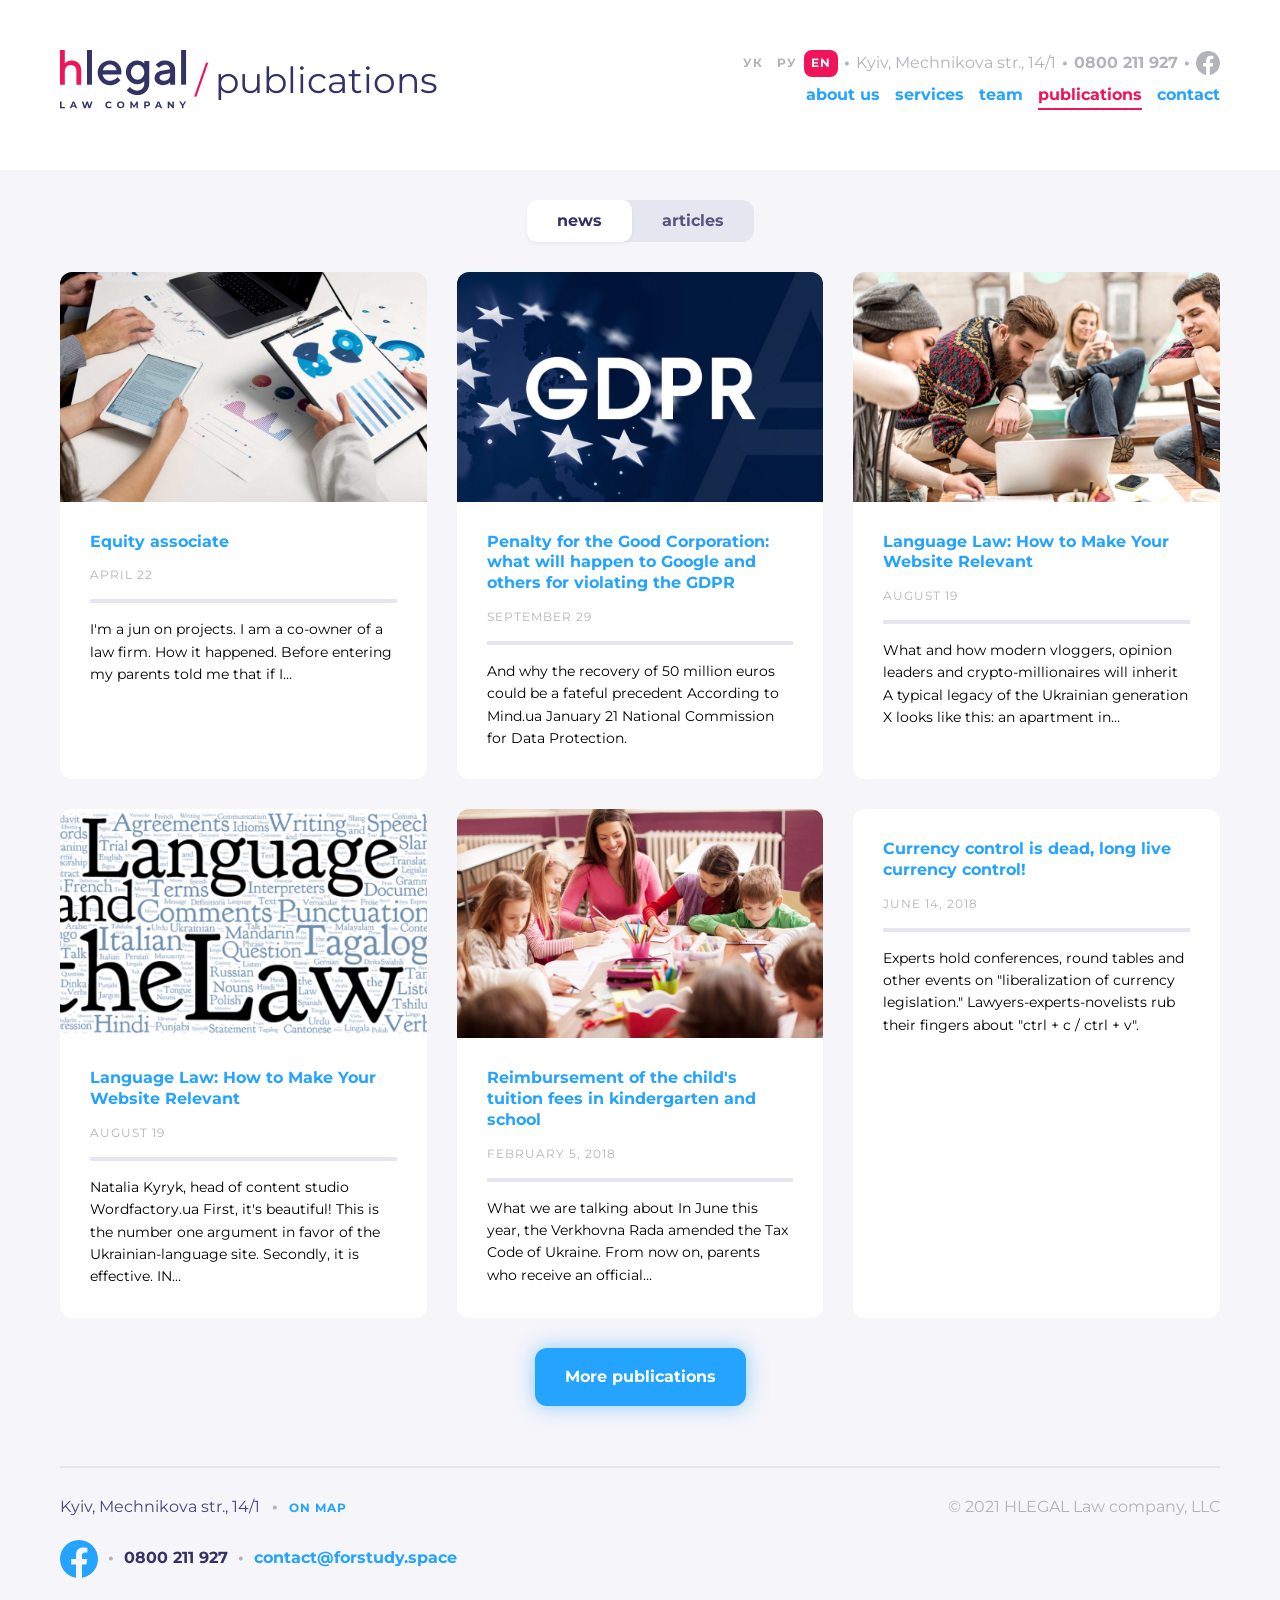
==== commit 00ee5685: "publications" ====
--- a/publications.html
+++ b/publications.html
@@ -7,7 +7,7 @@
   
   <link rel="stylesheet" href="css/style.css">
 </head>
-<body>
+<body class="page-publications">
 
 <header class="header">
   <div class="container">
@@ -103,11 +103,105 @@
     </div>
   </div>
 </header>
-
-
-
-<footer class="footer">
-  <div class="footer__container"> 
+<main class="main">
+    
+    <section class="publications">
+      <div class="container">
+
+        <div class="publications__tabs">
+          <button class="publications__tab publications__tab--active">news</button>
+          <button class="publications__tab">articles</button>
+        </div>
+
+        <div class="publications__grid">
+
+          <article class="publications__card">
+            <div class="publications__img-wrapper">
+              <img src="images/Publication-1.jpg" alt="GDPR" class="publications__img">
+            </div>
+            <div class="publications__content">
+              <h3 class="publications__title">Equity associate</h3>
+              <span class="publications__date">April 22</span>
+              <p class="publications__text">
+                I'm a jun on projects. I am a co-owner of a law firm. How it happened. Before entering my parents told me that if I…
+              </p>
+            </div>
+          </article>
+
+          <article class="publications__card">
+            <div class="publications__img-wrapper">
+              <img src="images/Publication-2.jpg" alt="Millennial Testament" class="publications__img">
+            </div>
+            <div class="publications__content">
+              <h3 class="publications__title">Penalty for the Good Corporation: what will happen to Google and others for violating the GDPR</h3>
+              <span class="publications__date">September 29</span>
+              <p class="publications__text">
+                And why the recovery of 50 million euros could be a fateful precedent According to Mind.ua January 21 National Commission for Data Protection.
+              </p>
+            </div>
+          </article>
+
+          <article class="publications__card">
+            <div class="publications__img-wrapper">
+              <img src="images/Publication-3.jpg" alt="Language Law" class="publications__img">
+            </div>
+            <div class="publications__content">
+              <h3 class="publications__title">Language Law: How to Make Your Website Relevant</h3>
+              <span class="publications__date">August 19</span>
+              <p class="publications__text">
+                What and how modern vloggers, opinion leaders and crypto-millionaires will inherit A typical legacy of the Ukrainian generation X looks like this: an apartment in…
+              </p>
+            </div>
+          </article>
+
+          <article class="publications__card">
+            <div class="publications__img-wrapper">
+              <img src="images/Publication-4.jpg" alt="Reimbursement" class="publications__img">
+            </div>
+            <div class="publications__content">
+              <h3 class="publications__title">Language Law: How to Make Your Website Relevant</h3>
+              <span class="publications__date">August 19</span>
+              <p class="publications__text">
+                Natalia Kyryk, head of content studio Wordfactory.ua First, it's beautiful! This is the number one argument in favor of the Ukrainian-language site. Secondly, it is effective. IN…
+            </div>
+          </article>
+
+          <article class="publications__card">
+            <div class="publications__img-wrapper">
+              <img src="images/Publication-5.jpg" alt="Currency control" class="publications__img">
+            </div>
+            <div class="publications__content">
+              <h3 class="publications__title">Reimbursement of the child's tuition fees in kindergarten and school</h3>
+              <span class="publications__date">February 5, 2018</span>
+              <p class="publications__text">
+                What we are talking about In June this year, the Verkhovna Rada amended the Tax Code of Ukraine. From now on, parents who receive an official…
+              </p>
+            </div>
+          </article>
+
+ <article class="publications__card">
+            <div class="publications__content">
+              <h3 class="publications__title">Currency control is dead, long live currency control!</h3>
+              <span class="publications__date">June 14, 2018</span>
+              <p class="publications__text">
+                Experts hold conferences, round tables and other events on "liberalization of currency legislation." Lawyers-experts-novelists rub their fingers about "ctrl + c / ctrl + v".
+              </p>
+            </div>
+          </article>
+        </div>
+
+        <div class="publications__actions">
+          <button class="publications__btn-more">More publications</button>
+        </div>
+
+      </div>
+    </section>
+
+  </main>
+
+
+<footer class="footer-publications">
+  <div class="footer-publications__container"> 
     <div class="footer__content">
       
       <div class="footer__row footer__row--top">
--- a/css/style.css
+++ b/css/style.css
@@ -470,6 +470,9 @@
   width: 100%;
   border-top: 2px solid #E6E6F0;
 }
+.footer__container {
+  position: relative;
+}
 .footer__content {
   display: flex;
   flex-direction: column;
@@ -1702,6 +1705,227 @@
     width: 100%;
   }
 }
+@media (min-width: 1024px) {
+  .page-publications .header, .publications .header {
+    padding-bottom: 60px;
+  }
+}
+
+.publications {
+  background-color: #F5F5FA;
+}
+.publications .container {
+  width: 100%;
+  padding: 30px 30px;
+}
+@media (min-width: 1024px) {
+  .publications .container {
+    padding: 30px 60px;
+  }
+}
+@media (min-width: 1920px) {
+  .publications .container {
+    padding: 30px 160px;
+  }
+}
+.publications__tabs {
+  display: flex;
+  width: -moz-max-content;
+  width: max-content;
+  margin-left: auto;
+  margin-right: auto;
+  background-color: #E6E6F0;
+  border-radius: 12px;
+}
+.publications__tab {
+  background: transparent;
+  border: none;
+  font-family: "Montserrat Bold", sans-serif;
+  font-size: 16px;
+  color: #323264;
+  opacity: 0.8;
+  cursor: pointer;
+  border-radius: 10px;
+  text-align: center;
+  padding: 10px 30px;
+  transition: background-color 0.2s ease, opacity 0.2s ease, box-shadow 0.2s ease;
+}
+.publications__tab:hover {
+  background-color: #FFFFFF;
+  opacity: 1;
+  box-shadow: 0px 2px 4px rgba(0, 0, 0, 0.05);
+}
+.publications__tab--active {
+  background-color: #FFFFFF;
+  opacity: 1;
+  box-shadow: 0px 2px 4px rgba(0, 0, 0, 0.05);
+}
+.publications__grid {
+  display: grid;
+  grid-template-columns: repeat(auto-fit, minmax(280px, 1fr));
+  gap: 30px;
+  width: 100%;
+  margin-top: 30px;
+}
+@media (min-width: 768px) {
+  .publications__grid {
+    grid-template-columns: repeat(2, 1fr);
+  }
+}
+@media (min-width: 1024px) {
+  .publications__grid {
+    grid-template-columns: repeat(3, 1fr);
+  }
+}
+.publications__card {
+  display: flex;
+  flex-direction: column;
+  background: #FFFFFF;
+  border-radius: 12px;
+  overflow: hidden;
+  width: 100%;
+  height: auto;
+}
+.publications__img-wrapper {
+  width: 100%;
+  height: auto;
+}
+.publications__img, .publications img {
+  width: 100%;
+  height: auto;
+  aspect-ratio: 16/10;
+  -o-object-fit: cover;
+     object-fit: cover;
+  -o-object-position: center top;
+     object-position: center top;
+  transition: all 0.3s ease-in-out;
+}
+.publications__content {
+  padding: 30px 30px;
+  display: flex;
+  flex-direction: column;
+}
+.publications__title {
+  font-family: "Montserrat Bold", sans-serif;
+  font-size: 16px;
+  line-height: 1.3;
+  color: #24A3FF;
+  margin-bottom: 15px;
+}
+.publications__date {
+  font-family: "Montserrat Regular", sans-serif;
+  font-size: 12px;
+  color: #B3B3BA;
+  text-transform: uppercase;
+  letter-spacing: 1px;
+  margin-bottom: 15px;
+  border-bottom: 4px solid #E6E6F0;
+  padding-bottom: 15px;
+}
+.publications__text {
+  font-family: "Montserrat Regular", sans-serif;
+  font-size: 14px;
+  line-height: 1.6;
+  color: #000000;
+}
+.publications__actions {
+  display: flex;
+  justify-content: center;
+  margin-top: 30px;
+}
+.publications__btn-more {
+  width: -moz-max-content;
+  width: max-content;
+  margin: 0 auto;
+  display: block;
+  background-color: #24A3FF;
+  color: #FFFFFF;
+  border: none;
+  font-family: "Montserrat Bold", sans-serif;
+  font-size: 16px;
+  padding: 18px 30px;
+  border-radius: 12px;
+  cursor: pointer;
+  box-shadow: 0 0 20px 0 rgba(36, 163, 255, 0.5);
+  transition: background-color 0.2s ease;
+}
+.publications__btn-more:hover {
+  background-color: #0085FF;
+}
+
+.footer-publications {
+  background-color: #F5F5FA;
+  width: 100%;
+  border-top: none;
+  padding-top: 30px;
+}
+.footer-publications .footer-publications__container {
+  position: relative;
+  padding: 30px;
+}
+@media (min-width: 1024px) {
+  .footer-publications .footer-publications__container {
+    padding-left: 60px;
+    padding-right: 60px;
+  }
+}
+@media (min-width: 1920px) {
+  .footer-publications .footer-publications__container {
+    padding-left: 160px;
+    padding-right: 160px;
+  }
+}
+.footer-publications .footer-publications__container::before {
+  content: "";
+  display: block;
+  height: 2px;
+  background-color: #E6E6F0;
+  position: absolute;
+  top: 0;
+  left: 30px;
+  right: 30px;
+}
+@media (min-width: 1024px) {
+  .footer-publications .footer-publications__container::before {
+    left: 60px;
+    right: 60px;
+  }
+}
+@media (min-width: 1920px) {
+  .footer-publications .footer-publications__container::before {
+    left: 160px;
+    right: 160px;
+  }
+}
+@media (min-width: 1024px) {
+  .footer-publications .footer__content {
+    position: relative;
+  }
+}
+.footer-publications .footer__copyright, .footer-publications__copyright {
+  position: static;
+  padding-top: 0;
+  margin: 0;
+}
+@media (min-width: 1024px) {
+  .footer-publications .footer__copyright, .footer-publications__copyright {
+    position: absolute;
+    top: 30px;
+    right: 60px;
+    text-align: right;
+    white-space: nowrap;
+  }
+}
+@media (min-width: 1920px) {
+  .footer-publications .footer__copyright, .footer-publications__copyright {
+    position: absolute;
+    top: 30px;
+    right: 160px;
+    text-align: right;
+    white-space: nowrap;
+  }
+}
+
 *, *::before, *::after {
   box-sizing: border-box;
   margin: 0;
